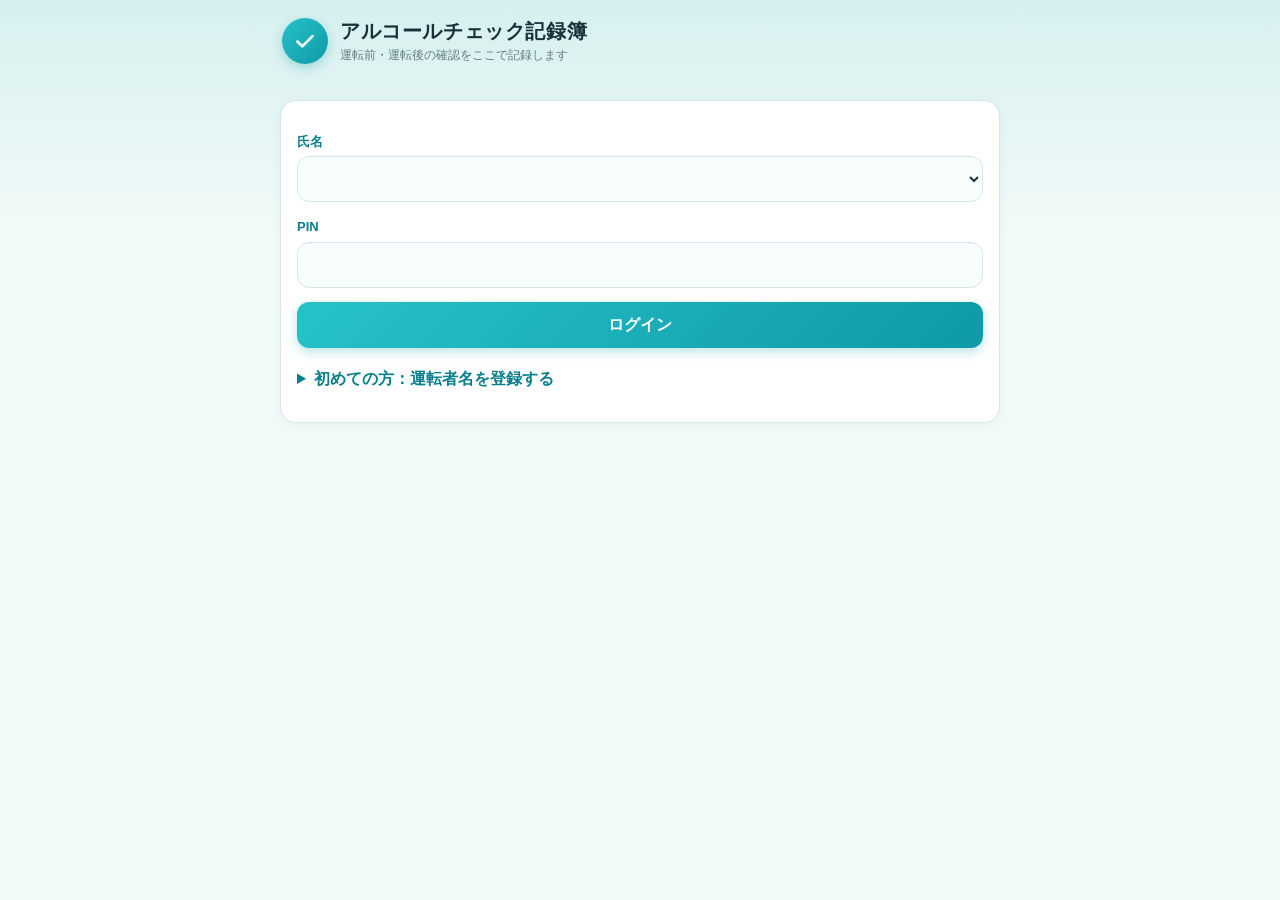
==== index.html @ 8db5ea30 "Add files via upload" ====
<!DOCTYPE html>
<html lang="ja"><head><meta charset="utf-8">
<meta name="viewport" content="width=device-width, initial-scale=1, viewport-fit=cover">
<meta name="apple-mobile-web-app-capable" content="yes"><meta name="apple-mobile-web-app-title" content="アルコールチェック">
<title>アルコールチェック記録簿</title>
<style>
:root{--bg:#f2faf9;--cd:#fff;--tx:#17323b;--mu:#5f7c85;--bd:#d5e8e8;--ac:#0e9aa7;--ac2:#087f8b;--ok:#23915f;--ok2:#eaf8f1;--ng:#d6453d;--wn:#fff3f1;color-scheme:light}
[hidden]{display:none!important}
body{margin:0;background:linear-gradient(180deg,#d6f0ef 0,#f2faf9 240px) no-repeat,var(--bg);color:var(--tx);font:16px/1.65 -apple-system,"Hiragino Sans","Yu Gothic",Meiryo,sans-serif;-webkit-text-size-adjust:100%}
.w{max-width:720px;margin:0 auto;padding:max(14px,env(safe-area-inset-top)) 14px calc(40px + env(safe-area-inset-bottom))}
.hd{display:flex;align-items:center;gap:12px;margin:4px 2px 16px}
.hd i{flex:none;width:46px;height:46px;border-radius:50%;background:linear-gradient(135deg,#27c2c9,#0e9aa7);display:grid;place-items:center;box-shadow:0 4px 12px rgba(14,154,167,.3)}
.hd svg{width:26px;height:26px}
h1{margin:0;font:700 20px/1.35 "Hiragino Maru Gothic ProN","Hiragino Sans","Yu Gothic",sans-serif;letter-spacing:.03em}
h1 small{display:block;margin-top:2px;color:var(--mu);font:400 12px/1.4 -apple-system,"Hiragino Sans",sans-serif;letter-spacing:0}
.card{background:var(--cd);border:1px solid var(--bd);border-radius:16px;padding:16px;margin-bottom:12px;box-shadow:0 2px 10px rgba(23,50,59,.05)}
.card.good{border-left:5px solid var(--ok)}
.card.bad{background:var(--wn);border-color:#f3c5c0;border-left:5px solid var(--ng)}
label{display:block;font-weight:600;font-size:13px;color:var(--ac2);margin:14px 0 4px}
input[type=text],input[type=password],input[type=number],input[type=datetime-local],input[type=month],select,textarea{width:100%;box-sizing:border-box;min-height:46px;padding:9px 12px;font:inherit;color:inherit;border:1.5px solid var(--bd);border-radius:12px;background:#f8fdfd}
input[type=file]{width:100%;box-sizing:border-box;font:inherit;padding:12px;border:1.5px dashed #9fd3d6;border-radius:12px;background:#f1fbfb}
input:focus,select:focus,textarea:focus,button:focus-visible{outline:2px solid var(--ac);outline-offset:1px}
button{font:inherit;color:var(--ac2);min-height:46px;padding:8px 16px;border:1.5px solid var(--bd);border-radius:12px;background:#fff}
button.pri{background:linear-gradient(135deg,#27c2c9,#0e9aa7);border:0;color:#fff;font-weight:700;box-shadow:0 4px 12px rgba(14,154,167,.28)}
.row{display:flex;flex-wrap:wrap;gap:6px 20px}.row label{display:flex;align-items:center;gap:6px;margin:0;color:var(--tx);font-weight:400;font-size:16px;min-height:40px}
input[type=radio]{width:22px;height:22px;accent-color:var(--ac)}
.tabs{display:flex;gap:4px;padding:4px;margin-bottom:12px;background:#d9eeee;border-radius:14px}
.tabs button{flex:1;border:0;background:transparent;font-weight:600}
.tabs button.on{background:#fff;color:var(--ac2);box-shadow:0 1px 6px rgba(23,50,59,.14)}
summary{min-height:40px;color:var(--ac2);font-weight:600;cursor:pointer}
.tag{padding:2px 10px;border-radius:99px;font-size:12px;font-weight:600;border:1px solid var(--bd);background:#fff}
.tag.ok{color:var(--ok);border-color:#a9dcc3;background:var(--ok2)}.tag.ng{color:var(--ng);border-color:#f3c5c0;background:var(--wn)}
#wn{border-radius:12px;padding:10px 14px;font-size:14px;font-weight:600}
.sm{font-size:12px;color:var(--mu)}#msg{margin:8px 2px;min-height:1em}
#th,.pi{max-width:100%;max-height:280px;border-radius:12px;margin-top:8px}
</style></head><body><div class="w">
<div class="hd"><i><svg viewBox="0 0 24 24" fill="none" stroke="#fff" stroke-width="2.4" stroke-linecap="round" stroke-linejoin="round"><path d="M5 12.5l4.5 4.5L19 7.5"/></svg></i><h1>アルコールチェック記録簿<small>運転前・運転後の確認をここで記録します</small></h1></div><div id="msg" class="sm"></div>

<div id="lg" class="card">
 <label>氏名</label><select id="nm"></select>
 <label>PIN</label><input type="password" id="pin" inputmode="numeric" autocomplete="off">
 <div style="margin-top:14px"><button class="pri" id="go" style="width:100%">ログイン</button></div>
 <details id="rg" style="margin-top:18px"><summary style="min-height:40px">初めての方：運転者名を登録する</summary>
  <label>運転者名</label><input type="text" id="rn" placeholder="例：山田 太郎">
  <label>PIN（数字4〜6桁・ご自身で決めてください）</label><input type="password" id="rp" inputmode="numeric" maxlength="6" autocomplete="off">
  <button id="rb" style="width:100%;margin-top:10px">登録してログイン</button>
 </details>
</div>

<div id="app" hidden>
 <div class="sm" style="display:flex;justify-content:space-between;align-items:center"><span id="who"></span><button id="out" class="sm" style="min-height:32px">ログアウト</button></div>
 <div class="tabs"><button id="t1" class="on">チェック入力</button><button id="t2">記録簿</button></div>

 <div id="p1" class="card">
  <label>車両番号等</label><select id="veh"></select>
  <details id="vg"><summary>車両が見つからない：新しい車両を登録</summary>
   <input type="text" id="vn" placeholder="例：ハイエース 5-20" style="margin-top:6px">
   <button id="vb" style="width:100%;margin-top:8px">車両を登録</button></details>
  <label>確認日時</label><input type="datetime-local" id="at">
  <div class="row" style="margin-top:8px"><label><input type="radio" name="ty" value="運転前" checked>運転前</label><label><input type="radio" name="ty" value="運転後">運転後</label></div>
  <label>確認方法</label>
  <div class="row"><label><input type="radio" name="me" value="対面">対面</label><label><input type="radio" name="me" value="電話">電話</label><label><input type="radio" name="me" value="ビデオ通話">ビデオ通話</label><label><input type="radio" name="me" value="その他">その他</label></div>
  <input type="text" id="mo" placeholder="その他の内容" hidden style="margin-top:6px">
  <label>検知器の結果（mg/L）</label><input type="number" id="val" step="0.01" min="0" inputmode="decimal" placeholder="0.00">
  <label>酒気帯び</label><div class="row"><label><input type="radio" name="al" value="無">無</label><label><input type="radio" name="al" value="有">有</label></div>
  <div id="wn" class="tag ng" hidden style="margin-top:8px;display:block">酒気帯びの恐れあり。運転せず、管理者へ連絡してください。</div>
  <label>検知器の表示画面の写真</label><input type="file" id="ph" accept="image/*" capture="environment"><img id="th" hidden alt="">
  <label>指示事項またはその他必要な事項</label><textarea id="note" rows="2"></textarea>
  <label>確認者</label><input type="text" id="cf">
  <button class="pri" id="sub" style="width:100%;min-height:54px;margin-top:16px">記録を送信</button>
 </div>

 <div id="p2" hidden>
  <div class="card"><label>対象月</label><input type="month" id="fm">
   <label>状態</label><select id="fs"><option value="">すべて</option><option value="p">未確認</option><option value="a">酒気帯び有</option></select>
   <div id="sum" class="sm" style="margin-top:8px"></div></div>
  <div id="lst"></div>
 </div>
</div></div>

<script>
const API=AKfycbwvy4DMtBKmwIcSKPFxwKt_AnmeETmc6L8UjIlURBtLJbVk7rNIq7OBreWhSsduO7K7;
const $=s=>document.querySelector(s),E=s=>String(s??'').replace(/[&<>"']/g,c=>({'&':'&amp;','<':'&lt;','>':'&gt;','"':'&quot;',"'":'&#39;'}[c]));
const pad=n=>String(n).padStart(2,'0'),val=n=>(document.querySelector(`input[name=${n}]:checked`)||{}).value||'';
const nowL=()=>{const d=new Date();return `${d.getFullYear()}-${pad(d.getMonth()+1)}-${pad(d.getDate())}T${pad(d.getHours())}:${pad(d.getMinutes())}`};
const fmt=s=>{const m=/(\d+)-(\d+)-(\d+)T(\d+):(\d+)/.exec(s||'');return m?`${+m[2]}/${+m[3]} ${m[4]}:${m[5]}`:E(s)};
const ls={g(k){try{return localStorage.getItem(k)||''}catch(e){return ''}},s(k,v){try{localStorage.setItem(k,v)}catch(e){}}};
const msg=(t,b)=>{$('#msg').textContent=t||'';$('#msg').style.color=b?'var(--ng)':''};
let U={},rows=[],blob=null;
async function call(a,d){const r=await fetch(API,{method:'POST',body:JSON.stringify({action:a,name:U.name,pin:U.pin,...d})});const j=await r.json();if(j.error)throw new Error(j.error);return j}

$('#at').value=nowL();$('#fm').value=nowL().slice(0,7);$('#cf').value=ls.g('cf');
(async()=>{try{const j=await call('names');$('#nm').innerHTML=j.names.map(n=>`<option>${E(n)}</option>`).join('');$('#veh').innerHTML=j.vehicles.map(n=>`<option>${E(n)}</option>`).join('');if(!j.names.length)$('#rg').open=true;if(!j.vehicles.length)$('#vg').open=true;
 try{const o=JSON.parse(ls.g('u'));if(o){$('#nm').value=o.name;$('#pin').value=o.pin}}catch(e){}}catch(e){msg('接続できません：'+e.message,1)}})();
$('#go').onclick=async()=>{U={name:$('#nm').value,pin:$('#pin').value};try{const j=await call('login');U.admin=j.admin;ls.s('u',JSON.stringify({name:U.name,pin:U.pin}));$('#lg').hidden=true;$('#app').hidden=false;$('#who').textContent=U.name+(U.admin?'（管理者）':'');msg('')}catch(e){msg(e.message,1)}};
$('#vb').onclick=async()=>{const n=$('#vn').value.trim().replace(/\s+/g,' ');if(!n){msg('車両名（ナンバー等）を入力してください',1);return}
 try{await call('addveh',{vname:n});if(![...$('#veh').options].some(o=>o.value==n))$('#veh').add(new Option(n));$('#veh').value=n;$('#vn').value='';$('#vg').open=false;msg('車両を登録しました')}catch(e){msg(e.message,1)}};
$('#out').onclick=()=>{ls.s('u','');location.reload()};
$('#rb').onclick=async()=>{const n=$('#rn').value.trim(),p=$('#rp').value.trim();
 if(!n||!/^\d{4,6}$/.test(p)){msg('運転者名と、数字4〜6桁のPINを入力してください',1);return}
 try{U={};await call('register',{rname:n,rpin:p});$('#nm').innerHTML+=`<option>${E(n)}</option>`;$('#nm').value=n;$('#pin').value=p;$('#go').click()}catch(e){msg(e.message,1)}};
const tab=t=>{$('#p1').hidden=t!=1;$('#p2').hidden=t!=2;$('#t1').className=t==1?'on':'';$('#t2').className=t==2?'on':'';if(t==2)load()};
$('#t1').onclick=()=>tab(1);$('#t2').onclick=()=>tab(2);
document.querySelectorAll('[name=me]').forEach(r=>r.onchange=()=>{$('#mo').hidden=val('me')!='その他'});
const warn=()=>{$('#wn').hidden=!(parseFloat($('#val').value)>0||val('al')=='有')};
$('#val').oninput=()=>{const v=parseFloat($('#val').value);if(!isNaN(v))document.querySelector(`[name=al][value=${v>0?'有':'無'}]`).checked=true;warn()};
document.querySelectorAll('[name=al]').forEach(r=>r.onchange=warn);

async function shrink(f){const b=await createImageBitmap(f),s=Math.min(1,1280/Math.max(b.width,b.height)),c=document.createElement('canvas');c.width=Math.round(b.width*s);c.height=Math.round(b.height*s);c.getContext('2d').drawImage(b,0,0,c.width,c.height);return new Promise(r=>c.toBlob(r,'image/jpeg',.8))}
$('#ph').onchange=async e=>{blob=null;$('#th').hidden=true;const f=e.target.files[0];if(!f)return;try{blob=await shrink(f);$('#th').src=URL.createObjectURL(blob);$('#th').hidden=false}catch(x){msg('写真を読み込めませんでした',1)}};
const b64=b=>new Promise(r=>{const f=new FileReader();f.onload=()=>r(f.result);f.readAsDataURL(b)});

$('#sub').onclick=async()=>{
 const d={veh:$('#veh').value,at:$('#at').value,ty:val('ty'),me:val('me'),mo:$('#mo').value.trim(),val:$('#val').value,alc:val('al'),note:$('#note').value.trim(),cf:$('#cf').value.trim()};
 if(!d.veh||!d.at||!d.me||d.val===''||!d.alc||!d.cf){msg('車両・日時・確認方法・検知結果・酒気帯び・確認者は必須です',1);return}
 $('#sub').disabled=true;msg('送信中…');
 try{if(blob)d.photo=await b64(blob);await call('add',d);ls.s('cf',d.cf);msg('送信しました');
  $('#val').value='';$('#note').value='';$('#ph').value='';blob=null;$('#th').hidden=true;$('#at').value=nowL();document.querySelectorAll('[name=al],[name=me]').forEach(x=>x.checked=false);$('#mo').hidden=true;warn()}
 catch(e){msg('送信に失敗しました：'+e.message,1)}
 $('#sub').disabled=false};

async function load(){msg('読み込み中…');try{rows=(await call('list',{month:$('#fm').value})).rows;msg('');draw()}catch(e){msg(e.message,1)}}
const bad=c=>c.alc=='有'||parseFloat(c.val)>0;
function draw(){const s=$('#fs').value,l=rows.filter(c=>!s||(s=='p'&&c.rv!='済')||(s=='a'&&bad(c))).sort((a,b)=>a.at<b.at?1:-1);
 $('#sum').textContent=`${l.length}件／未確認 ${l.filter(c=>c.rv!='済').length}件／酒気帯び有 ${l.filter(bad).length}件`;
 $('#lst').innerHTML=l.map(c=>{const ok=c.rv=='済';
  let r=ok?`<span class="tag ok">確認済</span> <span class="sm">${E(c.rb)} ${fmt(c.rt)} ${E(c.rc)}</span>`+(U.admin?` <button data-un="${E(c.id)}" class="sm" style="min-height:30px">取消</button>`:''):(U.admin?`<input type="text" id="c${E(c.id)}" placeholder="コメント"><button class="pri" data-ok="${E(c.id)}" style="width:100%;margin-top:6px">確認する</button>`:'<span class="tag">未確認</span>');
  return `<div class="card ${bad(c)?'bad':'good'}"><b>${E(c.drv)}</b>　${E(c.veh)}　${E(c.ty)} ${fmt(c.at)}<br>${E(c.me)}${c.mo?'['+E(c.mo)+']':''}　${E(c.val)} mg/L　酒気帯び <span class="tag ${c.alc=='有'?'ng':'ok'}">${E(c.alc)}</span><br>${c.note?E(c.note)+'<br>':''}<span class="sm">確認者：${E(c.cf)}</span><div>${c.ph?`<button data-ph="${E(c.id)}">写真を表示</button>`:''}</div><div style="margin-top:8px">${r}</div></div>`}).join('')||'<div class="sm">該当する記録はありません</div>'}
$('#fm').onchange=load;$('#fs').onchange=draw;
$('#lst').onclick=async e=>{const t=e.target,d=t.dataset;try{
 if(d.ph){t.textContent='読み込み中…';const j=await call('photo',{id:d.ph});t.outerHTML=`<img class="pi" src="${j.img}" alt="検知器">`}
 if(d.ok){await call('review',{id:d.ok,comment:($('#c'+d.ok)||{}).value||''});load()}
 if(d.un){await call('review',{id:d.un,undo:1});load()}}catch(x){msg(x.message,1)}};
</script></body></html>
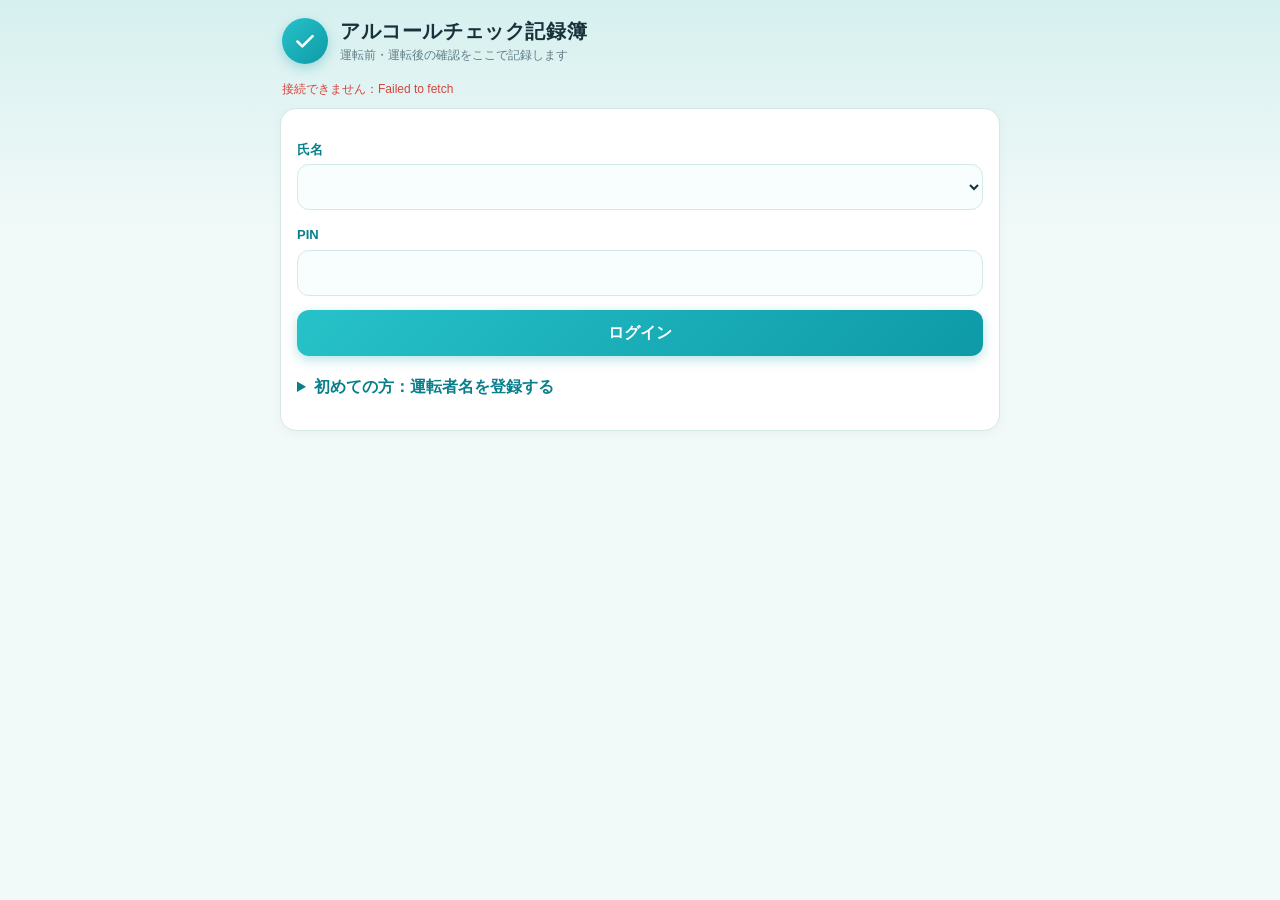
==== commit d32e42ca: "Add files via upload" ====
--- a/index.html
+++ b/index.html
@@ -79,7 +79,7 @@
 </div></div>
 
 <script>
-const API=AKfycbwvy4DMtBKmwIcSKPFxwKt_AnmeETmc6L8UjIlURBtLJbVk7rNIq7OBreWhSsduO7K7;
+const API='https://script.google.com/macros/s/AKfycbwvy4DMtBKmwIcSKPFxwKt_AnmeETmc6L8UjIlURBtLJbVk7rNIq7OBreWhSsduO7K7/exec';
 const $=s=>document.querySelector(s),E=s=>String(s??'').replace(/[&<>"']/g,c=>({'&':'&amp;','<':'&lt;','>':'&gt;','"':'&quot;',"'":'&#39;'}[c]));
 const pad=n=>String(n).padStart(2,'0'),val=n=>(document.querySelector(`input[name=${n}]:checked`)||{}).value||'';
 const nowL=()=>{const d=new Date();return `${d.getFullYear()}-${pad(d.getMonth()+1)}-${pad(d.getDate())}T${pad(d.getHours())}:${pad(d.getMinutes())}`};
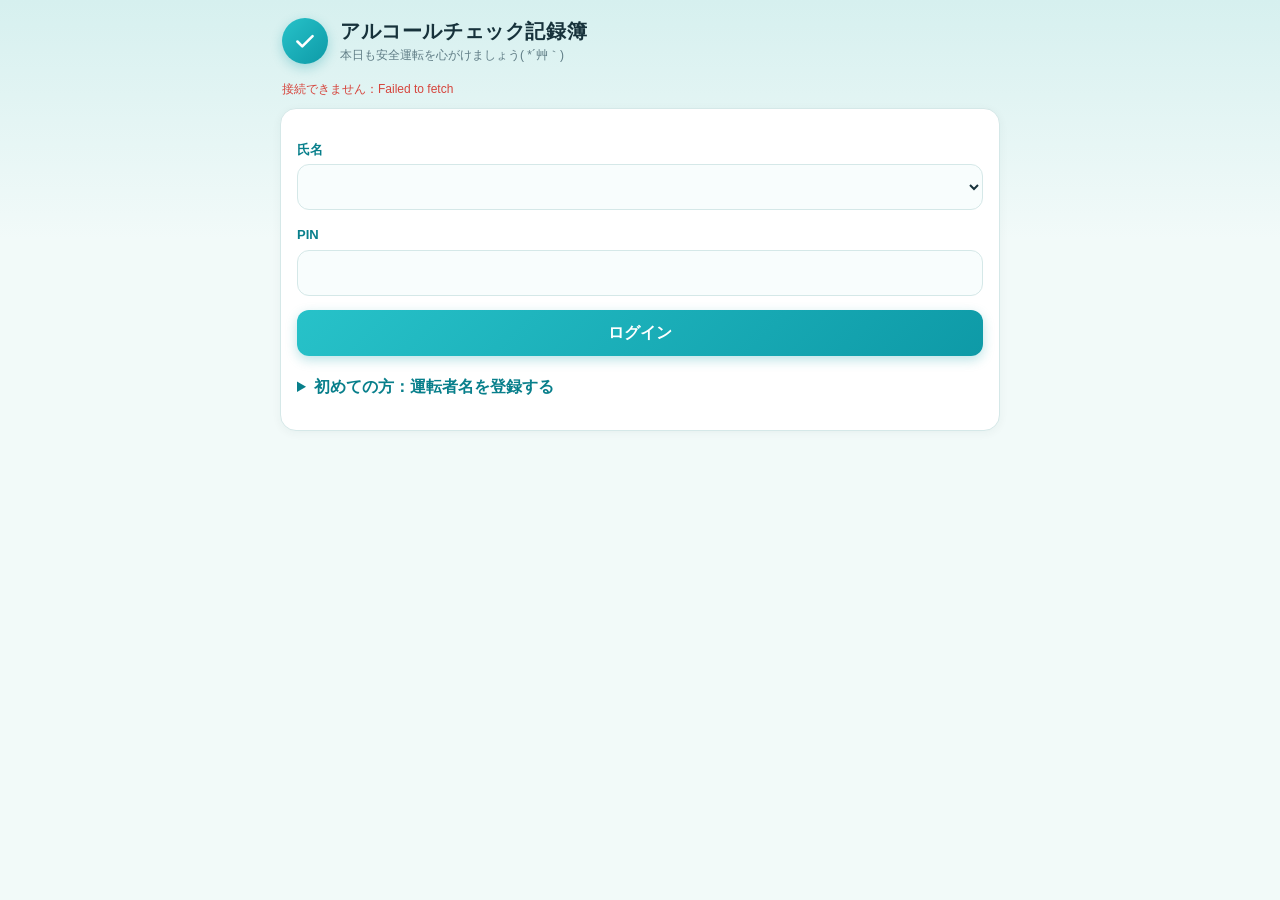
==== commit 10870c8a: "Add files via upload" ====
--- a/index.html
+++ b/index.html
@@ -3,38 +3,8 @@
 <meta name="viewport" content="width=device-width, initial-scale=1, viewport-fit=cover">
 <meta name="apple-mobile-web-app-capable" content="yes"><meta name="apple-mobile-web-app-title" content="アルコールチェック">
 <title>アルコールチェック記録簿</title>
-<style>
-:root{--bg:#f2faf9;--cd:#fff;--tx:#17323b;--mu:#5f7c85;--bd:#d5e8e8;--ac:#0e9aa7;--ac2:#087f8b;--ok:#23915f;--ok2:#eaf8f1;--ng:#d6453d;--wn:#fff3f1;color-scheme:light}
-[hidden]{display:none!important}
-body{margin:0;background:linear-gradient(180deg,#d6f0ef 0,#f2faf9 240px) no-repeat,var(--bg);color:var(--tx);font:16px/1.65 -apple-system,"Hiragino Sans","Yu Gothic",Meiryo,sans-serif;-webkit-text-size-adjust:100%}
-.w{max-width:720px;margin:0 auto;padding:max(14px,env(safe-area-inset-top)) 14px calc(40px + env(safe-area-inset-bottom))}
-.hd{display:flex;align-items:center;gap:12px;margin:4px 2px 16px}
-.hd i{flex:none;width:46px;height:46px;border-radius:50%;background:linear-gradient(135deg,#27c2c9,#0e9aa7);display:grid;place-items:center;box-shadow:0 4px 12px rgba(14,154,167,.3)}
-.hd svg{width:26px;height:26px}
-h1{margin:0;font:700 20px/1.35 "Hiragino Maru Gothic ProN","Hiragino Sans","Yu Gothic",sans-serif;letter-spacing:.03em}
-h1 small{display:block;margin-top:2px;color:var(--mu);font:400 12px/1.4 -apple-system,"Hiragino Sans",sans-serif;letter-spacing:0}
-.card{background:var(--cd);border:1px solid var(--bd);border-radius:16px;padding:16px;margin-bottom:12px;box-shadow:0 2px 10px rgba(23,50,59,.05)}
-.card.good{border-left:5px solid var(--ok)}
-.card.bad{background:var(--wn);border-color:#f3c5c0;border-left:5px solid var(--ng)}
-label{display:block;font-weight:600;font-size:13px;color:var(--ac2);margin:14px 0 4px}
-input[type=text],input[type=password],input[type=number],input[type=datetime-local],input[type=month],select,textarea{width:100%;box-sizing:border-box;min-height:46px;padding:9px 12px;font:inherit;color:inherit;border:1.5px solid var(--bd);border-radius:12px;background:#f8fdfd}
-input[type=file]{width:100%;box-sizing:border-box;font:inherit;padding:12px;border:1.5px dashed #9fd3d6;border-radius:12px;background:#f1fbfb}
-input:focus,select:focus,textarea:focus,button:focus-visible{outline:2px solid var(--ac);outline-offset:1px}
-button{font:inherit;color:var(--ac2);min-height:46px;padding:8px 16px;border:1.5px solid var(--bd);border-radius:12px;background:#fff}
-button.pri{background:linear-gradient(135deg,#27c2c9,#0e9aa7);border:0;color:#fff;font-weight:700;box-shadow:0 4px 12px rgba(14,154,167,.28)}
-.row{display:flex;flex-wrap:wrap;gap:6px 20px}.row label{display:flex;align-items:center;gap:6px;margin:0;color:var(--tx);font-weight:400;font-size:16px;min-height:40px}
-input[type=radio]{width:22px;height:22px;accent-color:var(--ac)}
-.tabs{display:flex;gap:4px;padding:4px;margin-bottom:12px;background:#d9eeee;border-radius:14px}
-.tabs button{flex:1;border:0;background:transparent;font-weight:600}
-.tabs button.on{background:#fff;color:var(--ac2);box-shadow:0 1px 6px rgba(23,50,59,.14)}
-summary{min-height:40px;color:var(--ac2);font-weight:600;cursor:pointer}
-.tag{padding:2px 10px;border-radius:99px;font-size:12px;font-weight:600;border:1px solid var(--bd);background:#fff}
-.tag.ok{color:var(--ok);border-color:#a9dcc3;background:var(--ok2)}.tag.ng{color:var(--ng);border-color:#f3c5c0;background:var(--wn)}
-#wn{border-radius:12px;padding:10px 14px;font-size:14px;font-weight:600}
-.sm{font-size:12px;color:var(--mu)}#msg{margin:8px 2px;min-height:1em}
-#th,.pi{max-width:100%;max-height:280px;border-radius:12px;margin-top:8px}
-</style></head><body><div class="w">
-<div class="hd"><i><svg viewBox="0 0 24 24" fill="none" stroke="#fff" stroke-width="2.4" stroke-linecap="round" stroke-linejoin="round"><path d="M5 12.5l4.5 4.5L19 7.5"/></svg></i><h1>アルコールチェック記録簿<small>運転前・運転後の確認をここで記録します</small></h1></div><div id="msg" class="sm"></div>
+<link rel="stylesheet" href="style.css"></head><body><div class="w">
+<div class="hd"><i><svg viewBox="0 0 24 24" fill="none" stroke="#fff" stroke-width="2.4" stroke-linecap="round" stroke-linejoin="round"><path d="M5 12.5l4.5 4.5L19 7.5"/></svg></i><h1>アルコールチェック記録簿<small>本日も安全運転を心がけましょう( *´艸｀)</small></h1></div><div id="msg" class="sm"></div>
 
 <div id="lg" class="card">
  <label>氏名</label><select id="nm"></select>
@@ -51,24 +21,24 @@
  <div class="sm" style="display:flex;justify-content:space-between;align-items:center"><span id="who"></span><button id="out" class="sm" style="min-height:32px">ログアウト</button></div>
  <div class="tabs"><button id="t1" class="on">チェック入力</button><button id="t2">記録簿</button></div>
 
- <div id="p1" class="card">
-  <label>車両番号等</label><select id="veh"></select>
+ <div id="p1"><div class="card">
+  <div id="eb" hidden class="tag ng" style="display:block;margin-bottom:6px">修正中：送信すると記録が上書きされます　<button id="ec" style="min-height:32px">修正をやめる</button></div>
+  <label>車両番号等（必須）</label><select id="veh"></select>
   <details id="vg"><summary>車両が見つからない：新しい車両を登録</summary>
    <input type="text" id="vn" placeholder="例：ハイエース 5-20" style="margin-top:6px">
    <button id="vb" style="width:100%;margin-top:8px">車両を登録</button></details>
-  <label>確認日時</label><input type="datetime-local" id="at">
+  <label>確認日時（必須）</label><input type="datetime-local" id="at">
   <div class="row" style="margin-top:8px"><label><input type="radio" name="ty" value="運転前" checked>運転前</label><label><input type="radio" name="ty" value="運転後">運転後</label></div>
   <label>確認方法</label>
-  <div class="row"><label><input type="radio" name="me" value="対面">対面</label><label><input type="radio" name="me" value="電話">電話</label><label><input type="radio" name="me" value="ビデオ通話">ビデオ通話</label><label><input type="radio" name="me" value="その他">その他</label></div>
-  <input type="text" id="mo" placeholder="その他の内容" hidden style="margin-top:6px">
-  <label>検知器の結果（mg/L）</label><input type="number" id="val" step="0.01" min="0" inputmode="decimal" placeholder="0.00">
-  <label>酒気帯び</label><div class="row"><label><input type="radio" name="al" value="無">無</label><label><input type="radio" name="al" value="有">有</label></div>
+  <div class="row"><label><input type="radio" name="me" value="対面">対面</label><label><input type="radio" name="me" value="電話">電話</label><label><input type="radio" name="me" value="ビデオ通話">ビデオ通話</label><label><input type="radio" name="me" value="その他" checked>その他</label></div>
+  <input type="text" id="mo" placeholder="その他の内容" style="margin-top:6px">
+  <label>検知器の表示画面の写真（必須）</label><input type="file" id="ph" accept="image/*" capture="environment"><img id="th" hidden alt=""><div id="pd" class="sm" style="margin-top:6px"></div>
+  <label>検知器の結果（mg/L）：写真から自動で読み取ります</label><input type="number" id="val" step="0.01" min="0" inputmode="decimal" placeholder="0.00"><div id="ocr" class="sm" style="margin-top:6px"></div>
+  <label>酒気帯び（0.15mg/L以上で自動的に「有」）</label><div id="alv"><span class="tag">未判定</span></div>
   <div id="wn" class="tag ng" hidden style="margin-top:8px;display:block">酒気帯びの恐れあり。運転せず、管理者へ連絡してください。</div>
-  <label>検知器の表示画面の写真</label><input type="file" id="ph" accept="image/*" capture="environment"><img id="th" hidden alt="">
   <label>指示事項またはその他必要な事項</label><textarea id="note" rows="2"></textarea>
-  <label>確認者</label><input type="text" id="cf">
   <button class="pri" id="sub" style="width:100%;min-height:54px;margin-top:16px">記録を送信</button>
- </div>
+ </div><div class="sm" style="margin:16px 4px 6px;font-weight:600">あなたの直近の記録（管理者の確認状況）</div><div id="rec"></div></div>
 
  <div id="p2" hidden>
   <div class="card"><label>対象月</label><input type="month" id="fm">
@@ -78,23 +48,20 @@
  </div>
 </div></div>
 
+<div id="dn" hidden style="position:fixed;inset:0;z-index:9;background:rgba(23,50,59,.45);display:flex;align-items:center;justify-content:center;padding:24px"><div class="card" style="max-width:320px;width:100%;text-align:center;margin:0;padding:24px"><div style="width:56px;height:56px;margin:0 auto 10px;border-radius:50%;background:var(--ok2);color:var(--ok);display:grid;place-items:center;font-size:30px">✔</div><div style="font-size:20px;font-weight:700">送信完了</div><div class="sm" style="margin:6px 0 16px">記録を保存しました</div><button class="pri" id="dnb" style="width:100%">OK</button></div></div>
+<script src="common.js"></script>
 <script>
-const API='https://script.google.com/macros/s/AKfycbwvy4DMtBKmwIcSKPFxwKt_AnmeETmc6L8UjIlURBtLJbVk7rNIq7OBreWhSsduO7K7/exec';
-const $=s=>document.querySelector(s),E=s=>String(s??'').replace(/[&<>"']/g,c=>({'&':'&amp;','<':'&lt;','>':'&gt;','"':'&quot;',"'":'&#39;'}[c]));
 const pad=n=>String(n).padStart(2,'0'),val=n=>(document.querySelector(`input[name=${n}]:checked`)||{}).value||'';
 const nowL=()=>{const d=new Date();return `${d.getFullYear()}-${pad(d.getMonth()+1)}-${pad(d.getDate())}T${pad(d.getHours())}:${pad(d.getMinutes())}`};
-const fmt=s=>{const m=/(\d+)-(\d+)-(\d+)T(\d+):(\d+)/.exec(s||'');return m?`${+m[2]}/${+m[3]} ${m[4]}:${m[5]}`:E(s)};
-const ls={g(k){try{return localStorage.getItem(k)||''}catch(e){return ''}},s(k,v){try{localStorage.setItem(k,v)}catch(e){}}};
-const msg=(t,b)=>{$('#msg').textContent=t||'';$('#msg').style.color=b?'var(--ng)':''};
-let U={},rows=[],blob=null;
-async function call(a,d){const r=await fetch(API,{method:'POST',body:JSON.stringify({action:a,name:U.name,pin:U.pin,...d})});const j=await r.json();if(j.error)throw new Error(j.error);return j}
+let rows=[],blob=null,editId=null;
 
-$('#at').value=nowL();$('#fm').value=nowL().slice(0,7);$('#cf').value=ls.g('cf');
+$('#at').value=nowL();$('#fm').value=nowL().slice(0,7);
 (async()=>{try{const j=await call('names');$('#nm').innerHTML=j.names.map(n=>`<option>${E(n)}</option>`).join('');$('#veh').innerHTML=j.vehicles.map(n=>`<option>${E(n)}</option>`).join('');if(!j.names.length)$('#rg').open=true;if(!j.vehicles.length)$('#vg').open=true;
  try{const o=JSON.parse(ls.g('u'));if(o){$('#nm').value=o.name;$('#pin').value=o.pin}}catch(e){}}catch(e){msg('接続できません：'+e.message,1)}})();
-$('#go').onclick=async()=>{U={name:$('#nm').value,pin:$('#pin').value};try{const j=await call('login');U.admin=j.admin;ls.s('u',JSON.stringify({name:U.name,pin:U.pin}));$('#lg').hidden=true;$('#app').hidden=false;$('#who').textContent=U.name+(U.admin?'（管理者）':'');msg('')}catch(e){msg(e.message,1)}};
+$('#go').onclick=async()=>{U={name:$('#nm').value,pin:$('#pin').value};try{const j=await call('login');U.admin=j.admin;ls.s('u',JSON.stringify({name:U.name,pin:U.pin}));$('#lg').hidden=true;$('#app').hidden=false;$('#who').textContent=U.name+(U.admin?'（管理者）':'');msg('');load()}catch(e){msg(e.message,1)}};
 $('#vb').onclick=async()=>{const n=$('#vn').value.trim().replace(/\s+/g,' ');if(!n){msg('車両名（ナンバー等）を入力してください',1);return}
  try{await call('addveh',{vname:n});if(![...$('#veh').options].some(o=>o.value==n))$('#veh').add(new Option(n));$('#veh').value=n;$('#vn').value='';$('#vg').open=false;msg('車両を登録しました')}catch(e){msg(e.message,1)}};
+$('#dnb').onclick=()=>{$('#dn').hidden=true;window.scrollTo(0,0)};
 $('#out').onclick=()=>{ls.s('u','');location.reload()};
 $('#rb').onclick=async()=>{const n=$('#rn').value.trim(),p=$('#rp').value.trim();
  if(!n||!/^\d{4,6}$/.test(p)){msg('運転者名と、数字4〜6桁のPINを入力してください',1);return}
@@ -102,33 +69,73 @@
 const tab=t=>{$('#p1').hidden=t!=1;$('#p2').hidden=t!=2;$('#t1').className=t==1?'on':'';$('#t2').className=t==2?'on':'';if(t==2)load()};
 $('#t1').onclick=()=>tab(1);$('#t2').onclick=()=>tab(2);
 document.querySelectorAll('[name=me]').forEach(r=>r.onchange=()=>{$('#mo').hidden=val('me')!='その他'});
-const warn=()=>{$('#wn').hidden=!(parseFloat($('#val').value)>0||val('al')=='有')};
-$('#val').oninput=()=>{const v=parseFloat($('#val').value);if(!isNaN(v))document.querySelector(`[name=al][value=${v>0?'有':'無'}]`).checked=true;warn()};
-document.querySelectorAll('[name=al]').forEach(r=>r.onchange=warn);
+const DEF='アルコール検知器による測定結果の撮影画像を専用アプリにて報告';$('#mo').value=DEF;
+const judge=()=>{const v=parseFloat($('#val').value),k=!isNaN(v);$('#alv').innerHTML=k?`<span class="tag ${v>=0.15?'ng':'ok'}">${v>=0.15?'有':'無'}</span>`:'<span class="tag">未判定</span>';$('#wn').hidden=!(k&&v>=0.15)};
+$('#val').oninput=judge;
 
 async function shrink(f){const b=await createImageBitmap(f),s=Math.min(1,1280/Math.max(b.width,b.height)),c=document.createElement('canvas');c.width=Math.round(b.width*s);c.height=Math.round(b.height*s);c.getContext('2d').drawImage(b,0,0,c.width,c.height);return new Promise(r=>c.toBlob(r,'image/jpeg',.8))}
-$('#ph').onchange=async e=>{blob=null;$('#th').hidden=true;const f=e.target.files[0];if(!f)return;try{blob=await shrink(f);$('#th').src=URL.createObjectURL(blob);$('#th').hidden=false}catch(x){msg('写真を読み込めませんでした',1)}};
+function exifDate(buf){try{const v=new DataView(buf);if(v.getUint16(0)!=0xFFD8)return '';let o=2;while(o+4<v.byteLength){const m=v.getUint16(o);if(m==0xFFDA)break;const L=v.getUint16(o+2);
+ if(m==0xFFE1&&v.getUint32(o+4)==0x45786966){const t=o+10,le=v.getUint16(t)==0x4949,g=(p,s)=>s?v.getUint16(p,le):v.getUint32(p,le),
+  ent=(ifd,tg)=>{const n=g(t+ifd,1);for(let i=0;i<n;i++){const e=t+ifd+2+i*12;if(g(e,1)==tg)return g(e+8,0)}return null},
+  i0=g(t+4,0),ex=ent(i0,0x8769);let p=null;if(ex!=null)p=ent(ex,0x9003);if(p==null&&ex!=null)p=ent(ex,0x9004);if(p==null)p=ent(i0,0x0132);if(p==null)return '';
+  let s='';for(let i=0;i<19;i++)s+=String.fromCharCode(v.getUint8(t+p+i));return s}
+ o+=2+L}}catch(e){}return ''}
+function photoDay(buf,f){const s=exifDate(buf);if(/^\d{4}:\d\d:\d\d/.test(s))return{d:s.slice(0,10).replace(/:/g,'-'),src:'撮影日'};if(f.lastModified){const d=new Date(f.lastModified);return{d:`${d.getFullYear()}-${pad(d.getMonth()+1)}-${pad(d.getDate())}`,src:'ファイル日付（撮影日不明）'}}return null}
+let pday=null;
+function dayCheck(pop){if(!pday||!blob)return;const rd=$('#at').value.slice(0,10),ok=pday.d==rd;
+ $('#pd').innerHTML=ok?`✔ ${pday.src}：${pday.d}（確認日と一致）`:`<b style="color:var(--ng)">⚠ ${pday.src} ${pday.d} は、確認日 ${rd} と異なります</b>`;
+ if(!ok&&pop)alert(`写真の${pday.src}（${pday.d}）が、確認日（${rd}）と一致しません。\n別の日の写真ではないか確認してください。\n（このまま送信することもできます）`)}
+$('#at').onchange=()=>dayCheck(true);
+let tj=null;const loadT=()=>tj||(tj=new Promise((res,rej)=>{const s=document.createElement('script');s.src='https://cdn.jsdelivr.net/npm/tesseract.js@5.1.1/dist/tesseract.min.js';s.onload=()=>res(window.Tesseract);s.onerror=rej;document.head.appendChild(s)}));
+async function readNum(f){const T=await loadT(),bm=await createImageBitmap(f),s=Math.min(1,1400/Math.max(bm.width,bm.height)),c=document.createElement('canvas');c.width=Math.round(bm.width*s);c.height=Math.round(bm.height*s);
+ const x=c.getContext('2d');x.drawImage(bm,0,0,c.width,c.height);const im=x.getImageData(0,0,c.width,c.height),d=im.data,iv=x.createImageData(im);
+ for(let i=0;i<d.length;i+=4){const g=.3*d[i]+.59*d[i+1]+.11*d[i+2];d[i]=d[i+1]=d[i+2]=g;iv.data[i]=iv.data[i+1]=iv.data[i+2]=255-g;iv.data[i+3]=255}
+ x.putImageData(im,0,0);const c2=document.createElement('canvas');c2.width=c.width;c2.height=c.height;c2.getContext('2d').putImageData(iv,0,0);
+ const w=await T.createWorker('eng');await w.setParameters({tessedit_char_whitelist:'0123456789.',tessedit_pageseg_mode:'11'});let r=null;
+ for(const k of [c,c2]){const t=(await w.recognize(k)).data.text,m=t.match(/\d[.,]\d{2,3}/);if(m){r=parseFloat(m[0].replace(',','.'));break}}
+ await w.terminate();return r}
+$('#ph').onchange=async e=>{blob=null;pday=null;$('#th').hidden=true;$('#pd').textContent='';$('#ocr').textContent='';$('#val').value='';judge();const f=e.target.files[0];if(!f)return;
+ try{pday=photoDay(await f.arrayBuffer(),f)}catch(x){}
+ try{blob=await shrink(f)}catch(z){blob=f}
+ $('#th').src=URL.createObjectURL(blob);$('#th').hidden=false;dayCheck(true);
+ $('#ocr').textContent='写真から数値を読み取り中…（初回は少し時間がかかります）';
+ try{const v=await readNum(blob);if(v!=null&&v<2){$('#val').value=v.toFixed(2);judge();$('#ocr').textContent=`写真から ${v.toFixed(2)} と読み取りました。検知器の表示と違う場合は修正してください。`}else{$('#ocr').textContent='数値を読み取れませんでした。写真を見て、手入力してください。'}}
+ catch(x){$('#ocr').textContent='自動読み取りを利用できませんでした。手入力してください。'}};
 const b64=b=>new Promise(r=>{const f=new FileReader();f.onload=()=>r(f.result);f.readAsDataURL(b)});
 
+function resetForm(){editId=null;$('#eb').hidden=true;$('#veh').selectedIndex=0;$('#at').value=nowL();document.querySelector('[name=ty][value=運転前]').checked=true;document.querySelector('[name=me][value=その他]').checked=true;
+ $('#mo').hidden=false;$('#mo').value=DEF;$('#val').value='';$('#note').value='';$('#ph').value='';blob=null;pday=null;$('#th').hidden=true;$('#ocr').textContent='';$('#pd').textContent='';judge()}
+$('#ec').onclick=resetForm;
 $('#sub').onclick=async()=>{
- const d={veh:$('#veh').value,at:$('#at').value,ty:val('ty'),me:val('me'),mo:$('#mo').value.trim(),val:$('#val').value,alc:val('al'),note:$('#note').value.trim(),cf:$('#cf').value.trim()};
- if(!d.veh||!d.at||!d.me||d.val===''||!d.alc||!d.cf){msg('車両・日時・確認方法・検知結果・酒気帯び・確認者は必須です',1);return}
+ const d={veh:$('#veh').value,at:$('#at').value,ty:val('ty'),me:val('me'),mo:$('#mo').value.trim(),val:$('#val').value,note:$('#note').value.trim()};
+ if(!d.veh||!d.at||(!blob&&!editId)){msg('車両・日時・検知器の表示画面の写真は必須です',1);return}
  $('#sub').disabled=true;msg('送信中…');
- try{if(blob)d.photo=await b64(blob);await call('add',d);ls.s('cf',d.cf);msg('送信しました');
-  $('#val').value='';$('#note').value='';$('#ph').value='';blob=null;$('#th').hidden=true;$('#at').value=nowL();document.querySelectorAll('[name=al],[name=me]').forEach(x=>x.checked=false);$('#mo').hidden=true;warn()}
+ try{if(blob)d.photo=await b64(blob);const ed=editId;if(ed){d.id=ed;await call('update',d)}else await call('add',d);
+  resetForm();msg('');alert(ed?'✅ 送信完了\n\n修正内容を送信しました。':'✅ 送信完了\n\n一連の手続きが完了しました。');await load()}
  catch(e){msg('送信に失敗しました：'+e.message,1)}
  $('#sub').disabled=false};
 
-async function load(){msg('読み込み中…');try{rows=(await call('list',{month:$('#fm').value})).rows;msg('');draw()}catch(e){msg(e.message,1)}}
-const bad=c=>c.alc=='有'||parseFloat(c.val)>0;
-function draw(){const s=$('#fs').value,l=rows.filter(c=>!s||(s=='p'&&c.rv!='済')||(s=='a'&&bad(c))).sort((a,b)=>a.at<b.at?1:-1);
+const bad=c=>c.alc=='有';
+function card(c){const ok=c.rv=='済',id=E(c.id);
+ let st=ok?`<span class="tag ok">確認済</span> <span class="sm">確認者：${E(c.cf)}　${fmt(c.rt)}${c.rc?'　'+E(c.rc):''}</span>`:'<span class="tag">未確認（管理者の確認待ち）</span>',ac='';
+ if(!ok){ac=`<button data-ed="${id}">修正</button> <button data-del="${id}">削除</button>`;if(c.rq=='許可済')st+=`<div class="sm">確認の取消が許可されました。修正・削除できます。${E(c.rp)}</div>`}
+ else if(c.rq=='申請中')st+='<div class="sm">確認の取消を申請中です（管理者の許可待ち）</div>';
+ else{ac=`<button data-rq="${id}">確認の取消を申請</button>`;if(c.rq=='却下')st+=`<div class="sm">取消申請は却下されました：${E(c.rp)}</div>`}
+ return `<div class="card ${bad(c)?'bad':'good'}"><b>${E(c.veh)}</b>　${E(c.ty)} ${fmt(c.at)}<br>${E(c.me)}${c.mo?'['+E(c.mo)+']':''}<br>${c.val===''?'数値未入力':E(c.val)+' mg/L'}　酒気帯び <span class="tag ${c.alc=='有'?'ng':c.alc?'ok':''}">${E(c.alc||'未判定')}</span><br>${c.note?E(c.note)+'<br>':''}<div style="margin-top:6px">${c.ph?`<button data-ph="${id}">写真を表示</button> `:''}${ac}</div><div style="margin-top:8px">${st}</div></div>`}
+function draw(){const s=rows.slice().sort((a,b)=>a.at<b.at?1:-1),m=$('#fm').value,t=$('#fs').value,
+ l=s.filter(c=>(!m||c.at.startsWith(m))&&(!t||(t=='p'&&c.rv!='済')||(t=='a'&&bad(c))));
+ $('#rec').innerHTML=s.slice(0,5).map(card).join('')||'<div class="sm">まだ記録はありません</div>';
  $('#sum').textContent=`${l.length}件／未確認 ${l.filter(c=>c.rv!='済').length}件／酒気帯び有 ${l.filter(bad).length}件`;
- $('#lst').innerHTML=l.map(c=>{const ok=c.rv=='済';
-  let r=ok?`<span class="tag ok">確認済</span> <span class="sm">${E(c.rb)} ${fmt(c.rt)} ${E(c.rc)}</span>`+(U.admin?` <button data-un="${E(c.id)}" class="sm" style="min-height:30px">取消</button>`:''):(U.admin?`<input type="text" id="c${E(c.id)}" placeholder="コメント"><button class="pri" data-ok="${E(c.id)}" style="width:100%;margin-top:6px">確認する</button>`:'<span class="tag">未確認</span>');
-  return `<div class="card ${bad(c)?'bad':'good'}"><b>${E(c.drv)}</b>　${E(c.veh)}　${E(c.ty)} ${fmt(c.at)}<br>${E(c.me)}${c.mo?'['+E(c.mo)+']':''}　${E(c.val)} mg/L　酒気帯び <span class="tag ${c.alc=='有'?'ng':'ok'}">${E(c.alc)}</span><br>${c.note?E(c.note)+'<br>':''}<span class="sm">確認者：${E(c.cf)}</span><div>${c.ph?`<button data-ph="${E(c.id)}">写真を表示</button>`:''}</div><div style="margin-top:8px">${r}</div></div>`}).join('')||'<div class="sm">該当する記録はありません</div>'}
-$('#fm').onchange=load;$('#fs').onchange=draw;
-$('#lst').onclick=async e=>{const t=e.target,d=t.dataset;try{
+ $('#lst').innerHTML=l.map(card).join('')||'<div class="sm">該当する記録はありません</div>'}
+async function load(){try{rows=(await call('list',{mine:1})).rows;draw()}catch(e){msg(e.message,1)}}
+$('#fm').onchange=draw;$('#fs').onchange=draw;
+async function act(e){const t=e.target,d=t.dataset;try{
  if(d.ph){t.textContent='読み込み中…';const j=await call('photo',{id:d.ph});t.outerHTML=`<img class="pi" src="${j.img}" alt="検知器">`}
- if(d.ok){await call('review',{id:d.ok,comment:($('#c'+d.ok)||{}).value||''});load()}
- if(d.un){await call('review',{id:d.un,undo:1});load()}}catch(x){msg(x.message,1)}};
+ if(d.ed){const c=rows.find(x=>x.id==d.ed);editId=c.id;if(![...$('#veh').options].some(o=>o.value==c.veh))$('#veh').add(new Option(c.veh));$('#veh').value=c.veh;$('#at').value=c.at;
+  document.querySelector(`[name=ty][value=${c.ty}]`).checked=true;const mr=document.querySelector(`[name=me][value=${c.me}]`);if(mr)mr.checked=true;$('#mo').hidden=c.me!='その他';$('#mo').value=c.mo;
+  $('#val').value=c.val;judge();$('#note').value=c.note;$('#ph').value='';blob=null;$('#th').hidden=true;$('#eb').hidden=false;tab(1);window.scrollTo(0,0);msg('写真を変更しない場合は、そのまま送信できます')}
+ if(d.del&&confirm('この記録を削除します。よろしいですか？')){await call('remove',{id:d.del});msg('削除しました');await load()}
+ if(d.rq){const r=prompt('確認の取消を申請します。理由を入力してください');if(r){await call('reqcancel',{id:d.rq,reason:r});msg('取消を申請しました。管理者の許可をお待ちください');await load()}}
+ }catch(x){msg(x.message,1)}}
+$('#rec').onclick=act;$('#lst').onclick=act;
 </script></body></html>
--- a/style.css
+++ b/style.css
@@ -0,0 +1,29 @@
+:root{--bg:#f2faf9;--cd:#fff;--tx:#17323b;--mu:#5f7c85;--bd:#d5e8e8;--ac:#0e9aa7;--ac2:#087f8b;--ok:#23915f;--ok2:#eaf8f1;--ng:#d6453d;--wn:#fff3f1;color-scheme:light}
+[hidden]{display:none!important}
+body{margin:0;background:linear-gradient(180deg,#d6f0ef 0,#f2faf9 240px) no-repeat,var(--bg);color:var(--tx);font:16px/1.65 -apple-system,"Hiragino Sans","Yu Gothic",Meiryo,sans-serif;-webkit-text-size-adjust:100%}
+.w{max-width:720px;margin:0 auto;padding:max(14px,env(safe-area-inset-top)) 14px calc(40px + env(safe-area-inset-bottom))}
+.hd{display:flex;align-items:center;gap:12px;margin:4px 2px 16px}
+.hd i{flex:none;width:46px;height:46px;border-radius:50%;background:linear-gradient(135deg,#27c2c9,#0e9aa7);display:grid;place-items:center;box-shadow:0 4px 12px rgba(14,154,167,.3)}
+.hd svg{width:26px;height:26px}
+h1{margin:0;font:700 20px/1.35 "Hiragino Maru Gothic ProN","Hiragino Sans","Yu Gothic",sans-serif;letter-spacing:.03em}
+h1 small{display:block;margin-top:2px;color:var(--mu);font:400 12px/1.4 -apple-system,"Hiragino Sans",sans-serif;letter-spacing:0}
+.card{background:var(--cd);border:1px solid var(--bd);border-radius:16px;padding:16px;margin-bottom:12px;box-shadow:0 2px 10px rgba(23,50,59,.05)}
+.card.good{border-left:5px solid var(--ok)}
+.card.bad{background:var(--wn);border-color:#f3c5c0;border-left:5px solid var(--ng)}
+label{display:block;font-weight:600;font-size:13px;color:var(--ac2);margin:14px 0 4px}
+input[type=text],input[type=password],input[type=number],input[type=datetime-local],input[type=month],select,textarea{width:100%;box-sizing:border-box;min-height:46px;padding:9px 12px;font:inherit;color:inherit;border:1.5px solid var(--bd);border-radius:12px;background:#f8fdfd}
+input[type=file]{width:100%;box-sizing:border-box;font:inherit;padding:12px;border:1.5px dashed #9fd3d6;border-radius:12px;background:#f1fbfb}
+input:focus,select:focus,textarea:focus,button:focus-visible{outline:2px solid var(--ac);outline-offset:1px}
+button{font:inherit;color:var(--ac2);min-height:46px;padding:8px 16px;border:1.5px solid var(--bd);border-radius:12px;background:#fff}
+button.pri{background:linear-gradient(135deg,#27c2c9,#0e9aa7);border:0;color:#fff;font-weight:700;box-shadow:0 4px 12px rgba(14,154,167,.28)}
+.row{display:flex;flex-wrap:wrap;gap:6px 20px}.row label{display:flex;align-items:center;gap:6px;margin:0;color:var(--tx);font-weight:400;font-size:16px;min-height:40px}
+input[type=radio]{width:22px;height:22px;accent-color:var(--ac)}
+.tabs{display:flex;gap:4px;padding:4px;margin-bottom:12px;background:#d9eeee;border-radius:14px}
+.tabs button{flex:1;border:0;background:transparent;font-weight:600}
+.tabs button.on{background:#fff;color:var(--ac2);box-shadow:0 1px 6px rgba(23,50,59,.14)}
+summary{min-height:40px;color:var(--ac2);font-weight:600;cursor:pointer}
+.tag{padding:2px 10px;border-radius:99px;font-size:12px;font-weight:600;border:1px solid var(--bd);background:#fff}
+.tag.ok{color:var(--ok);border-color:#a9dcc3;background:var(--ok2)}.tag.ng{color:var(--ng);border-color:#f3c5c0;background:var(--wn)}
+#wn{border-radius:12px;padding:10px 14px;font-size:14px;font-weight:600}
+.sm{font-size:12px;color:var(--mu)}#msg{margin:8px 2px;min-height:1em}
+#th,.pi{max-width:100%;max-height:280px;border-radius:12px;margin-top:8px}
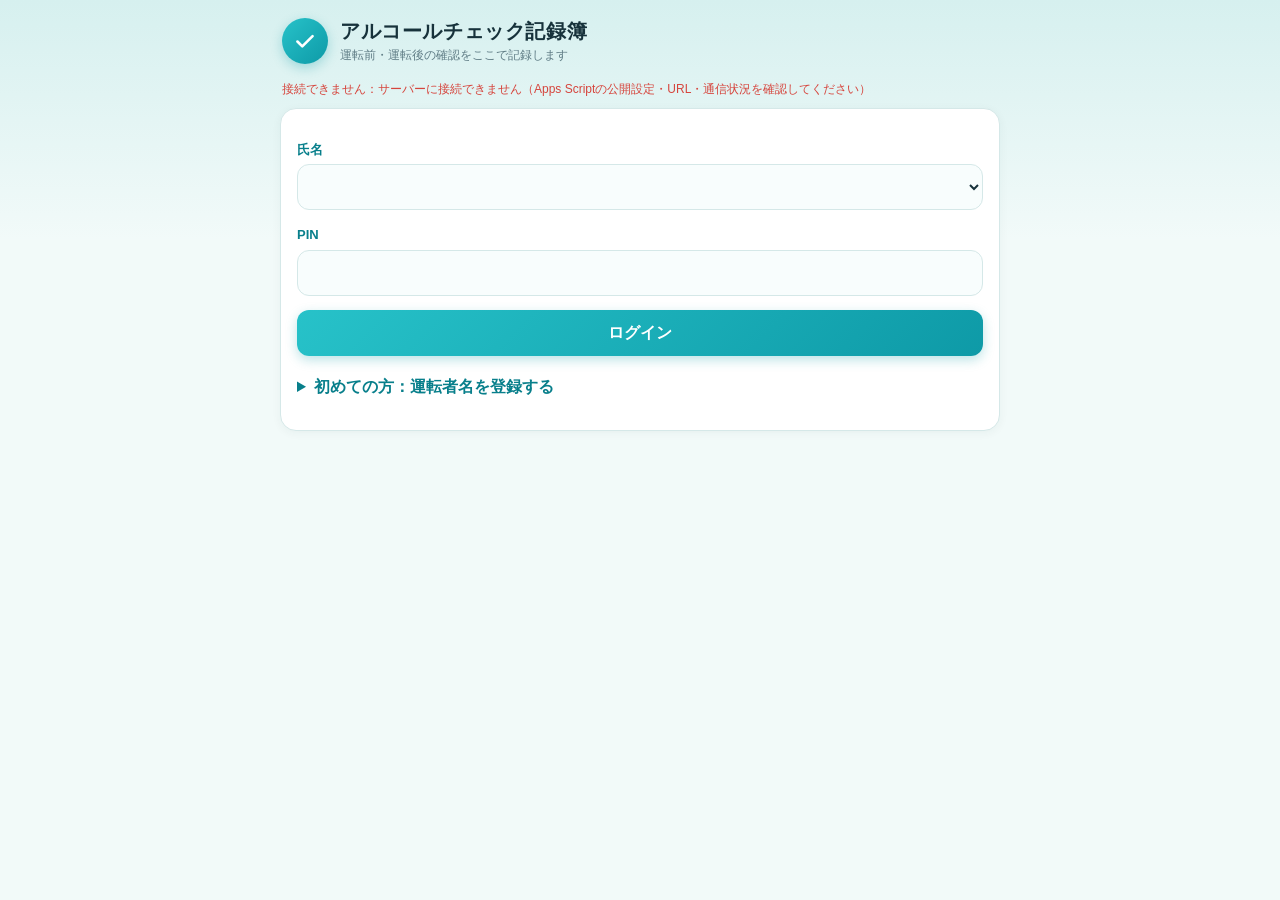
==== commit 1d956b7d: "Add files via upload" ====
--- a/index.html
+++ b/index.html
@@ -4,7 +4,7 @@
 <meta name="apple-mobile-web-app-capable" content="yes"><meta name="apple-mobile-web-app-title" content="アルコールチェック">
 <title>アルコールチェック記録簿</title>
 <link rel="stylesheet" href="style.css"></head><body><div class="w">
-<div class="hd"><i><svg viewBox="0 0 24 24" fill="none" stroke="#fff" stroke-width="2.4" stroke-linecap="round" stroke-linejoin="round"><path d="M5 12.5l4.5 4.5L19 7.5"/></svg></i><h1>アルコールチェック記録簿<small>本日も安全運転を心がけましょう( *´艸｀)</small></h1></div><div id="msg" class="sm"></div>
+<div class="hd"><i><svg viewBox="0 0 24 24" fill="none" stroke="#fff" stroke-width="2.4" stroke-linecap="round" stroke-linejoin="round"><path d="M5 12.5l4.5 4.5L19 7.5"/></svg></i><h1>アルコールチェック記録簿<small>運転前・運転後の確認をここで記録します</small></h1></div><div id="msg" class="sm"></div>
 
 <div id="lg" class="card">
  <label>氏名</label><select id="nm"></select>
@@ -50,6 +50,7 @@
 
 <div id="dn" hidden style="position:fixed;inset:0;z-index:9;background:rgba(23,50,59,.45);display:flex;align-items:center;justify-content:center;padding:24px"><div class="card" style="max-width:320px;width:100%;text-align:center;margin:0;padding:24px"><div style="width:56px;height:56px;margin:0 auto 10px;border-radius:50%;background:var(--ok2);color:var(--ok);display:grid;place-items:center;font-size:30px">✔</div><div style="font-size:20px;font-weight:700">送信完了</div><div class="sm" style="margin:6px 0 16px">記録を保存しました</div><button class="pri" id="dnb" style="width:100%">OK</button></div></div>
 <script src="common.js"></script>
+<script src="ocr.js"></script>
 <script>
 const pad=n=>String(n).padStart(2,'0'),val=n=>(document.querySelector(`input[name=${n}]:checked`)||{}).value||'';
 const nowL=()=>{const d=new Date();return `${d.getFullYear()}-${pad(d.getMonth()+1)}-${pad(d.getDate())}T${pad(d.getHours())}:${pad(d.getMinutes())}`};
@@ -86,6 +87,7 @@
  $('#pd').innerHTML=ok?`✔ ${pday.src}：${pday.d}（確認日と一致）`:`<b style="color:var(--ng)">⚠ ${pday.src} ${pday.d} は、確認日 ${rd} と異なります</b>`;
  if(!ok&&pop)alert(`写真の${pday.src}（${pday.d}）が、確認日（${rd}）と一致しません。\n別の日の写真ではないか確認してください。\n（このまま送信することもできます）`)}
 $('#at').onchange=()=>dayCheck(true);
+async function readSeg(f){const bm=await createImageBitmap(f),s=Math.min(1,1200/Math.max(bm.width,bm.height)),c=document.createElement('canvas');c.width=Math.round(bm.width*s);c.height=Math.round(bm.height*s);const x=c.getContext('2d');x.drawImage(bm,0,0,c.width,c.height);const im=x.getImageData(0,0,c.width,c.height);return sevenSeg(im.data,c.width,c.height)}
 let tj=null;const loadT=()=>tj||(tj=new Promise((res,rej)=>{const s=document.createElement('script');s.src='https://cdn.jsdelivr.net/npm/tesseract.js@5.1.1/dist/tesseract.min.js';s.onload=()=>res(window.Tesseract);s.onerror=rej;document.head.appendChild(s)}));
 async function readNum(f){const T=await loadT(),bm=await createImageBitmap(f),s=Math.min(1,1400/Math.max(bm.width,bm.height)),c=document.createElement('canvas');c.width=Math.round(bm.width*s);c.height=Math.round(bm.height*s);
  const x=c.getContext('2d');x.drawImage(bm,0,0,c.width,c.height);const im=x.getImageData(0,0,c.width,c.height),d=im.data,iv=x.createImageData(im);
@@ -99,7 +101,7 @@
  try{blob=await shrink(f)}catch(z){blob=f}
  $('#th').src=URL.createObjectURL(blob);$('#th').hidden=false;dayCheck(true);
  $('#ocr').textContent='写真から数値を読み取り中…（初回は少し時間がかかります）';
- try{const v=await readNum(blob);if(v!=null&&v<2){$('#val').value=v.toFixed(2);judge();$('#ocr').textContent=`写真から ${v.toFixed(2)} と読み取りました。検知器の表示と違う場合は修正してください。`}else{$('#ocr').textContent='数値を読み取れませんでした。写真を見て、手入力してください。'}}
+ try{let v=null;try{v=await readSeg(blob)}catch(z){}if(v==null||v>=2)v=await readNum(blob);if(v!=null&&v<2){$('#val').value=v.toFixed(2);judge();$('#ocr').textContent=`写真から ${v.toFixed(2)} と読み取りました。検知器の表示と違う場合は修正してください。`}else{$('#ocr').textContent='数値を読み取れませんでした。写真を見て、手入力してください。'}}
  catch(x){$('#ocr').textContent='自動読み取りを利用できませんでした。手入力してください。'}};
 const b64=b=>new Promise(r=>{const f=new FileReader();f.onload=()=>r(f.result);f.readAsDataURL(b)});
 
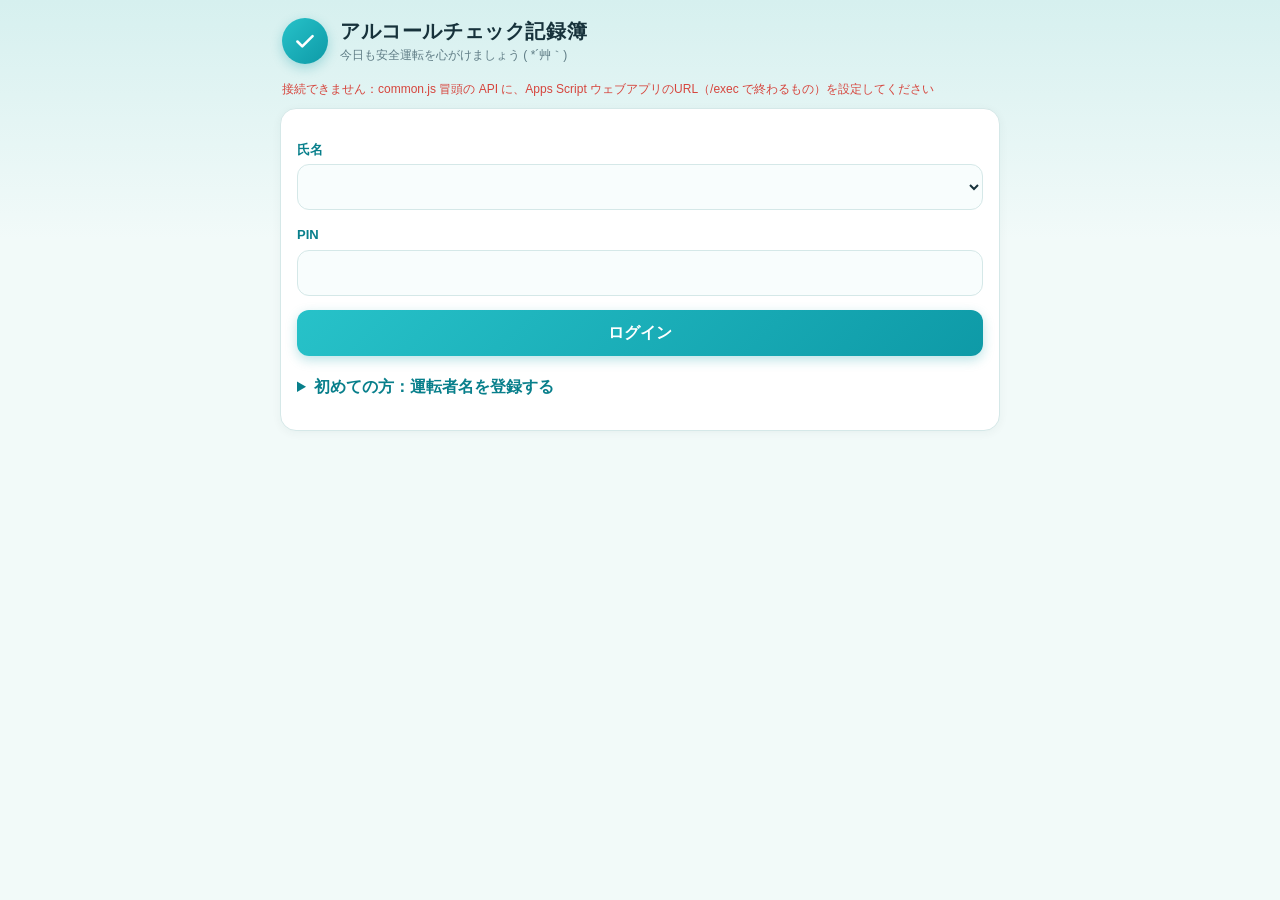
==== commit a408ac84: "Add files via upload" ====
--- a/index.html
+++ b/index.html
@@ -4,7 +4,7 @@
 <meta name="apple-mobile-web-app-capable" content="yes"><meta name="apple-mobile-web-app-title" content="アルコールチェック">
 <title>アルコールチェック記録簿</title>
 <link rel="stylesheet" href="style.css"></head><body><div class="w">
-<div class="hd"><i><svg viewBox="0 0 24 24" fill="none" stroke="#fff" stroke-width="2.4" stroke-linecap="round" stroke-linejoin="round"><path d="M5 12.5l4.5 4.5L19 7.5"/></svg></i><h1>アルコールチェック記録簿<small>運転前・運転後の確認をここで記録します</small></h1></div><div id="msg" class="sm"></div>
+<div class="hd"><i><svg viewBox="0 0 24 24" fill="none" stroke="#fff" stroke-width="2.4" stroke-linecap="round" stroke-linejoin="round"><path d="M5 12.5l4.5 4.5L19 7.5"/></svg></i><h1>アルコールチェック記録簿<small>今日も安全運転を心がけましょう ( *´艸｀)</small></h1></div><div id="msg" class="sm"></div>
 
 <div id="lg" class="card">
  <label>氏名</label><select id="nm"></select>
@@ -32,7 +32,8 @@
   <label>確認方法</label>
   <div class="row"><label><input type="radio" name="me" value="対面">対面</label><label><input type="radio" name="me" value="電話">電話</label><label><input type="radio" name="me" value="ビデオ通話">ビデオ通話</label><label><input type="radio" name="me" value="その他" checked>その他</label></div>
   <input type="text" id="mo" placeholder="その他の内容" style="margin-top:6px">
-  <label>検知器の表示画面の写真（必須）</label><input type="file" id="ph" accept="image/*" capture="environment"><img id="th" hidden alt=""><div id="pd" class="sm" style="margin-top:6px"></div>
+  <label>検知器の表示画面の写真（必須）</label><div class="row2"><button type="button" id="phc">📷 カメラで撮影</button><button type="button" id="phl">🖼 撮影済みの写真を選ぶ</button></div>
+  <input type="file" id="ph" accept="image/*" capture="environment" class="vh"><input type="file" id="ph2" accept="image/*" class="vh"><img id="th" hidden alt=""><div id="pd" class="sm" style="margin-top:6px"></div>
   <label>検知器の結果（mg/L）：写真から自動で読み取ります</label><input type="number" id="val" step="0.01" min="0" inputmode="decimal" placeholder="0.00"><div id="ocr" class="sm" style="margin-top:6px"></div>
   <label>酒気帯び（0.15mg/L以上で自動的に「有」）</label><div id="alv"><span class="tag">未判定</span></div>
   <div id="wn" class="tag ng" hidden style="margin-top:8px;display:block">酒気帯びの恐れあり。運転せず、管理者へ連絡してください。</div>
@@ -88,25 +89,19 @@
  if(!ok&&pop)alert(`写真の${pday.src}（${pday.d}）が、確認日（${rd}）と一致しません。\n別の日の写真ではないか確認してください。\n（このまま送信することもできます）`)}
 $('#at').onchange=()=>dayCheck(true);
 async function readSeg(f){const bm=await createImageBitmap(f),s=Math.min(1,1200/Math.max(bm.width,bm.height)),c=document.createElement('canvas');c.width=Math.round(bm.width*s);c.height=Math.round(bm.height*s);const x=c.getContext('2d');x.drawImage(bm,0,0,c.width,c.height);const im=x.getImageData(0,0,c.width,c.height);return sevenSeg(im.data,c.width,c.height)}
-let tj=null;const loadT=()=>tj||(tj=new Promise((res,rej)=>{const s=document.createElement('script');s.src='https://cdn.jsdelivr.net/npm/tesseract.js@5.1.1/dist/tesseract.min.js';s.onload=()=>res(window.Tesseract);s.onerror=rej;document.head.appendChild(s)}));
-async function readNum(f){const T=await loadT(),bm=await createImageBitmap(f),s=Math.min(1,1400/Math.max(bm.width,bm.height)),c=document.createElement('canvas');c.width=Math.round(bm.width*s);c.height=Math.round(bm.height*s);
- const x=c.getContext('2d');x.drawImage(bm,0,0,c.width,c.height);const im=x.getImageData(0,0,c.width,c.height),d=im.data,iv=x.createImageData(im);
- for(let i=0;i<d.length;i+=4){const g=.3*d[i]+.59*d[i+1]+.11*d[i+2];d[i]=d[i+1]=d[i+2]=g;iv.data[i]=iv.data[i+1]=iv.data[i+2]=255-g;iv.data[i+3]=255}
- x.putImageData(im,0,0);const c2=document.createElement('canvas');c2.width=c.width;c2.height=c.height;c2.getContext('2d').putImageData(iv,0,0);
- const w=await T.createWorker('eng');await w.setParameters({tessedit_char_whitelist:'0123456789.',tessedit_pageseg_mode:'11'});let r=null;
- for(const k of [c,c2]){const t=(await w.recognize(k)).data.text,m=t.match(/\d[.,]\d{2,3}/);if(m){r=parseFloat(m[0].replace(',','.'));break}}
- await w.terminate();return r}
-$('#ph').onchange=async e=>{blob=null;pday=null;$('#th').hidden=true;$('#pd').textContent='';$('#ocr').textContent='';$('#val').value='';judge();const f=e.target.files[0];if(!f)return;
+async function onPhoto(e){blob=null;pday=null;$('#th').hidden=true;$('#pd').textContent='';$('#ocr').textContent='';$('#val').value='';judge();const f=e.target.files[0];if(!f)return;
  try{pday=photoDay(await f.arrayBuffer(),f)}catch(x){}
  try{blob=await shrink(f)}catch(z){blob=f}
  $('#th').src=URL.createObjectURL(blob);$('#th').hidden=false;dayCheck(true);
- $('#ocr').textContent='写真から数値を読み取り中…（初回は少し時間がかかります）';
- try{let v=null;try{v=await readSeg(blob)}catch(z){}if(v==null||v>=2)v=await readNum(blob);if(v!=null&&v<2){$('#val').value=v.toFixed(2);judge();$('#ocr').textContent=`写真から ${v.toFixed(2)} と読み取りました。検知器の表示と違う場合は修正してください。`}else{$('#ocr').textContent='数値を読み取れませんでした。写真を見て、手入力してください。'}}
- catch(x){$('#ocr').textContent='自動読み取りを利用できませんでした。手入力してください。'}};
+ $('#ocr').textContent='写真から数値を読み取り中…';
+ try{let v=null;try{v=await readSeg(blob)}catch(z){}if(v!=null&&v<2){$('#val').value=v.toFixed(2);judge();$('#ocr').textContent=`写真から ${v.toFixed(2)} と読み取りました。検知器の表示と違う場合は修正してください。`}else{$('#ocr').textContent='数値を読み取れませんでした。写真を見て、手入力してください。'}}
+ catch(x){$('#ocr').textContent='自動読み取りを利用できませんでした。手入力してください。'}}
+$('#phc').onclick=()=>$('#ph').click();$('#phl').onclick=()=>$('#ph2').click();
+$('#ph').onchange=onPhoto;$('#ph2').onchange=onPhoto;
 const b64=b=>new Promise(r=>{const f=new FileReader();f.onload=()=>r(f.result);f.readAsDataURL(b)});
 
 function resetForm(){editId=null;$('#eb').hidden=true;$('#veh').selectedIndex=0;$('#at').value=nowL();document.querySelector('[name=ty][value=運転前]').checked=true;document.querySelector('[name=me][value=その他]').checked=true;
- $('#mo').hidden=false;$('#mo').value=DEF;$('#val').value='';$('#note').value='';$('#ph').value='';blob=null;pday=null;$('#th').hidden=true;$('#ocr').textContent='';$('#pd').textContent='';judge()}
+ $('#mo').hidden=false;$('#mo').value=DEF;$('#val').value='';$('#note').value='';$('#ph').value='';$('#ph2').value='';blob=null;pday=null;$('#th').hidden=true;$('#ocr').textContent='';$('#pd').textContent='';judge()}
 $('#ec').onclick=resetForm;
 $('#sub').onclick=async()=>{
  const d={veh:$('#veh').value,at:$('#at').value,ty:val('ty'),me:val('me'),mo:$('#mo').value.trim(),val:$('#val').value,note:$('#note').value.trim()};
@@ -135,7 +130,7 @@
  if(d.ph){t.textContent='読み込み中…';const j=await call('photo',{id:d.ph});t.outerHTML=`<img class="pi" src="${j.img}" alt="検知器">`}
  if(d.ed){const c=rows.find(x=>x.id==d.ed);editId=c.id;if(![...$('#veh').options].some(o=>o.value==c.veh))$('#veh').add(new Option(c.veh));$('#veh').value=c.veh;$('#at').value=c.at;
   document.querySelector(`[name=ty][value=${c.ty}]`).checked=true;const mr=document.querySelector(`[name=me][value=${c.me}]`);if(mr)mr.checked=true;$('#mo').hidden=c.me!='その他';$('#mo').value=c.mo;
-  $('#val').value=c.val;judge();$('#note').value=c.note;$('#ph').value='';blob=null;$('#th').hidden=true;$('#eb').hidden=false;tab(1);window.scrollTo(0,0);msg('写真を変更しない場合は、そのまま送信できます')}
+  $('#val').value=c.val;judge();$('#note').value=c.note;$('#ph').value='';$('#ph2').value='';blob=null;$('#th').hidden=true;$('#eb').hidden=false;tab(1);window.scrollTo(0,0);msg('写真を変更しない場合は、そのまま送信できます')}
  if(d.del&&confirm('この記録を削除します。よろしいですか？')){await call('remove',{id:d.del});msg('削除しました');await load()}
  if(d.rq){const r=prompt('確認の取消を申請します。理由を入力してください');if(r){await call('reqcancel',{id:d.rq,reason:r});msg('取消を申請しました。管理者の許可をお待ちください');await load()}}
  }catch(x){msg(x.message,1)}}
--- a/style.css
+++ b/style.css
@@ -27,3 +27,6 @@
 #wn{border-radius:12px;padding:10px 14px;font-size:14px;font-weight:600}
 .sm{font-size:12px;color:var(--mu)}#msg{margin:8px 2px;min-height:1em}
 #th,.pi{max-width:100%;max-height:280px;border-radius:12px;margin-top:8px}
+
+.row2{display:flex;gap:8px;flex-wrap:wrap}.row2 button{flex:1;min-width:140px}
+.vh{position:absolute;width:1px;height:1px;opacity:0;pointer-events:none}
